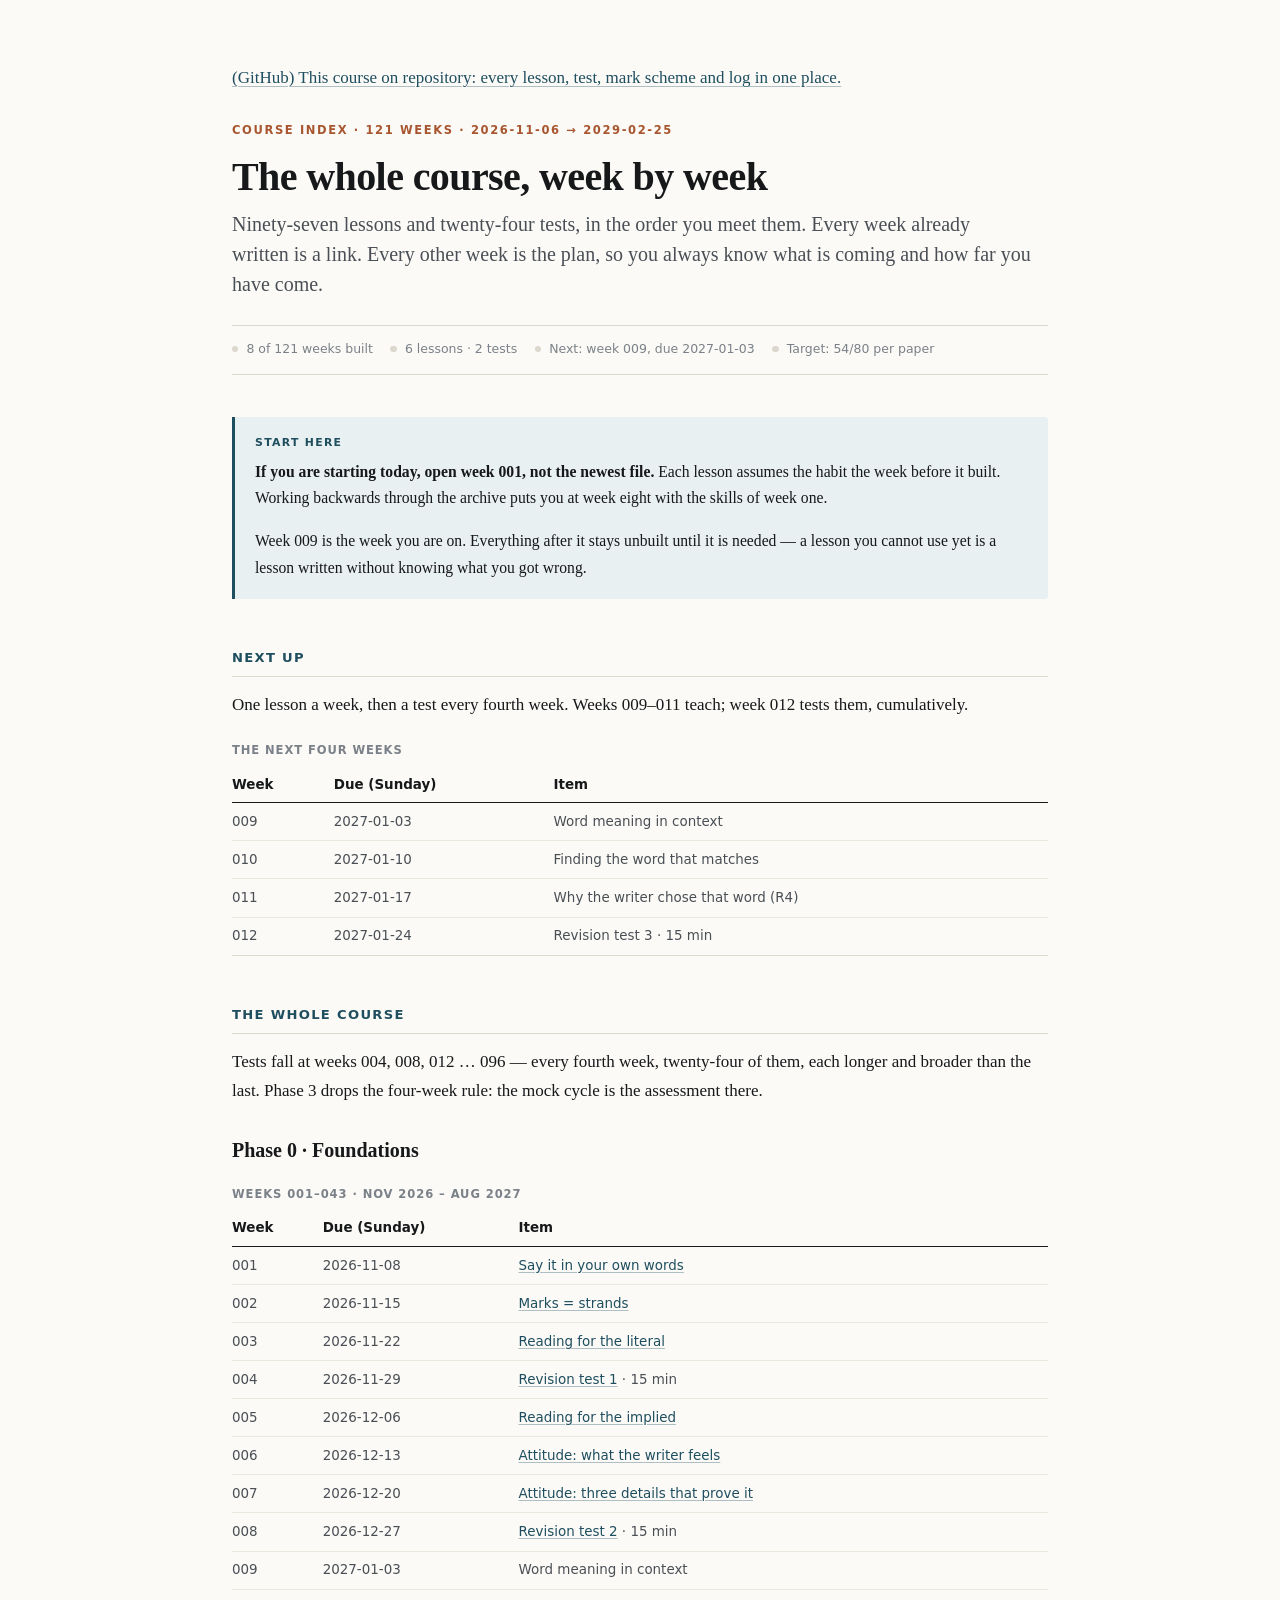
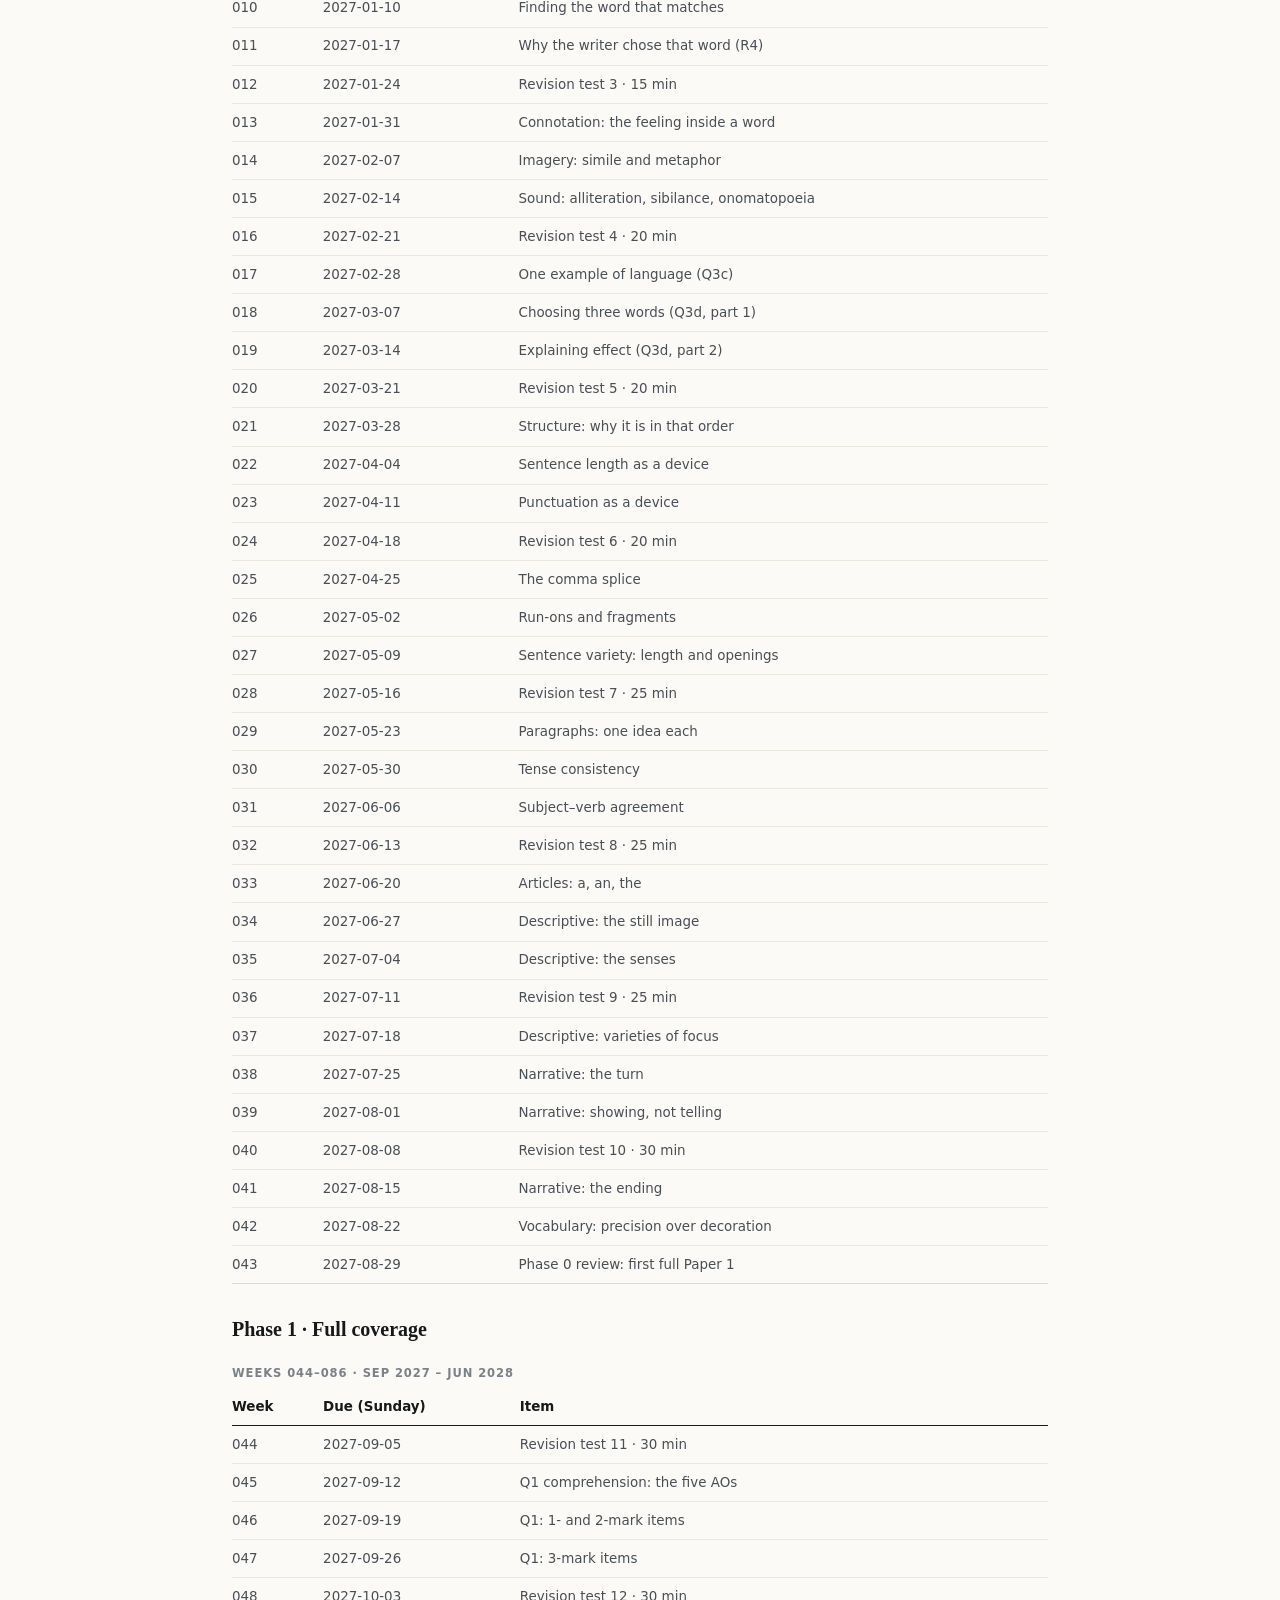
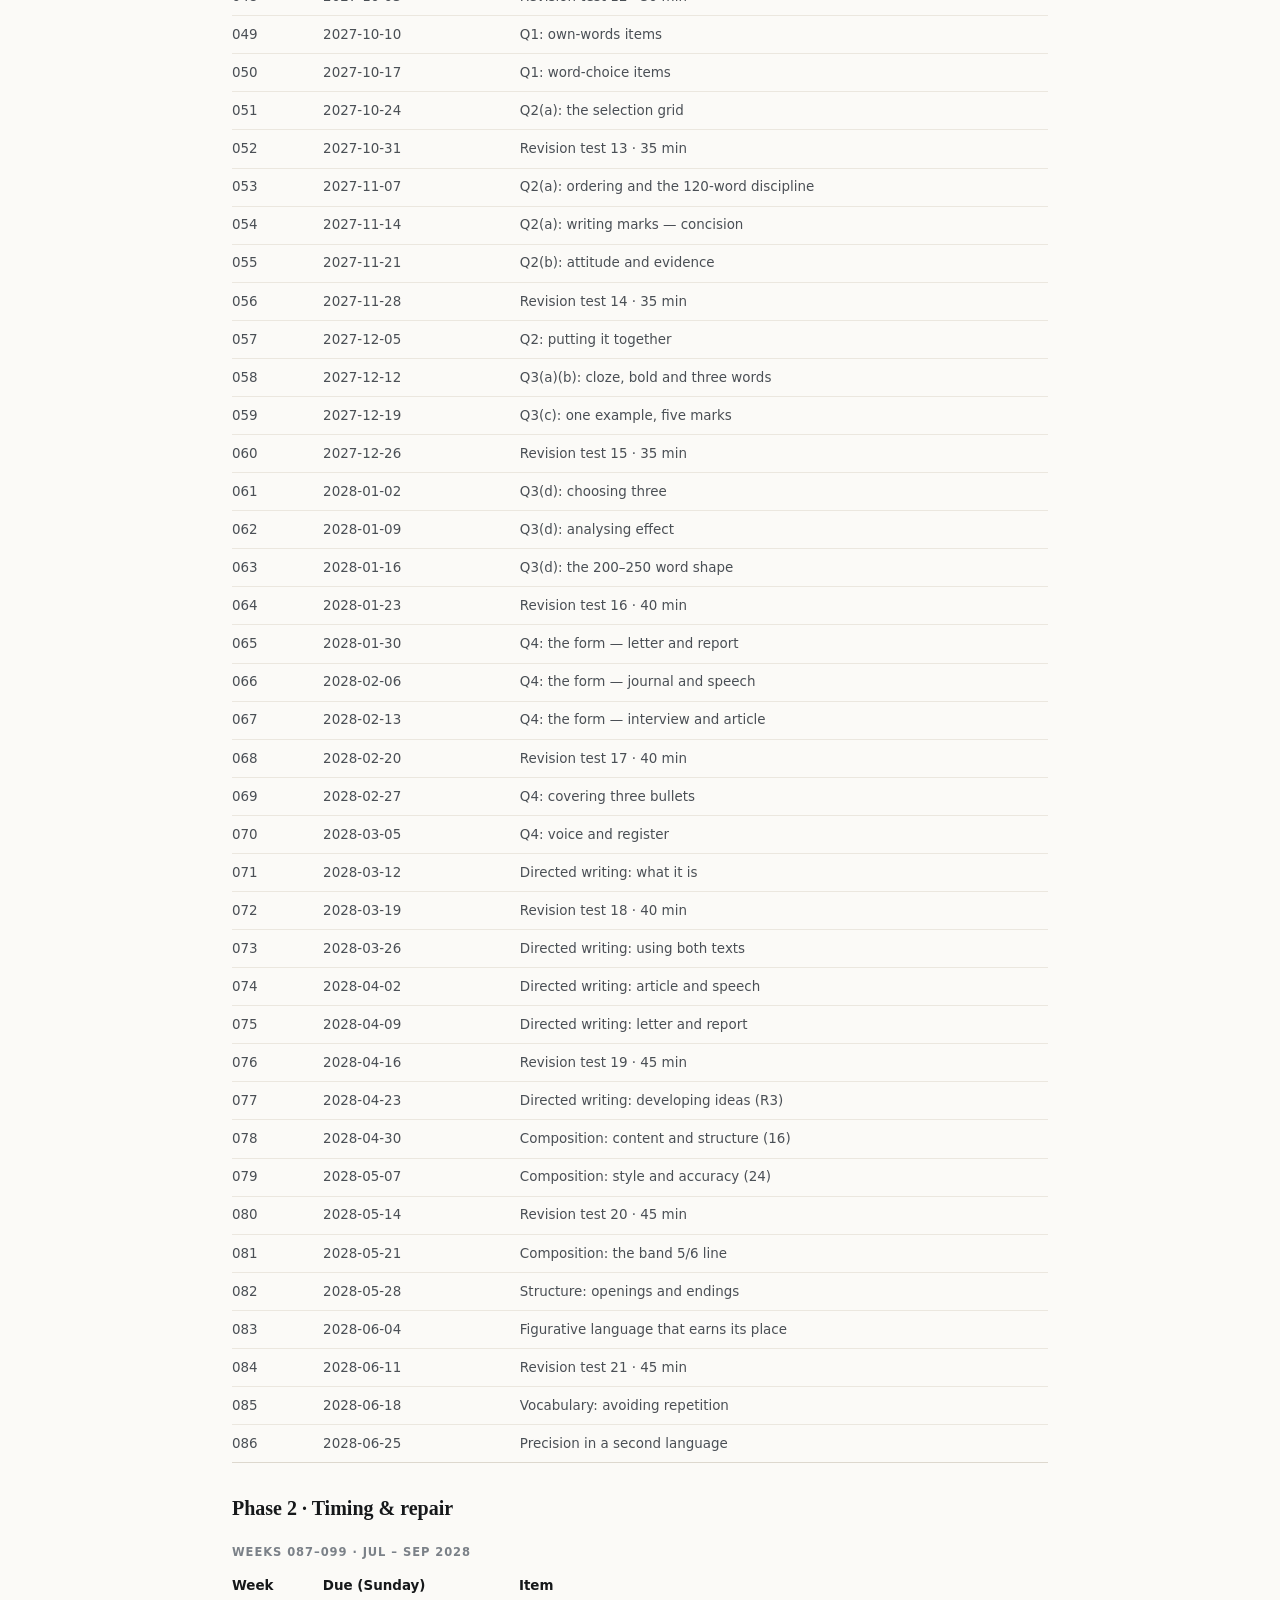
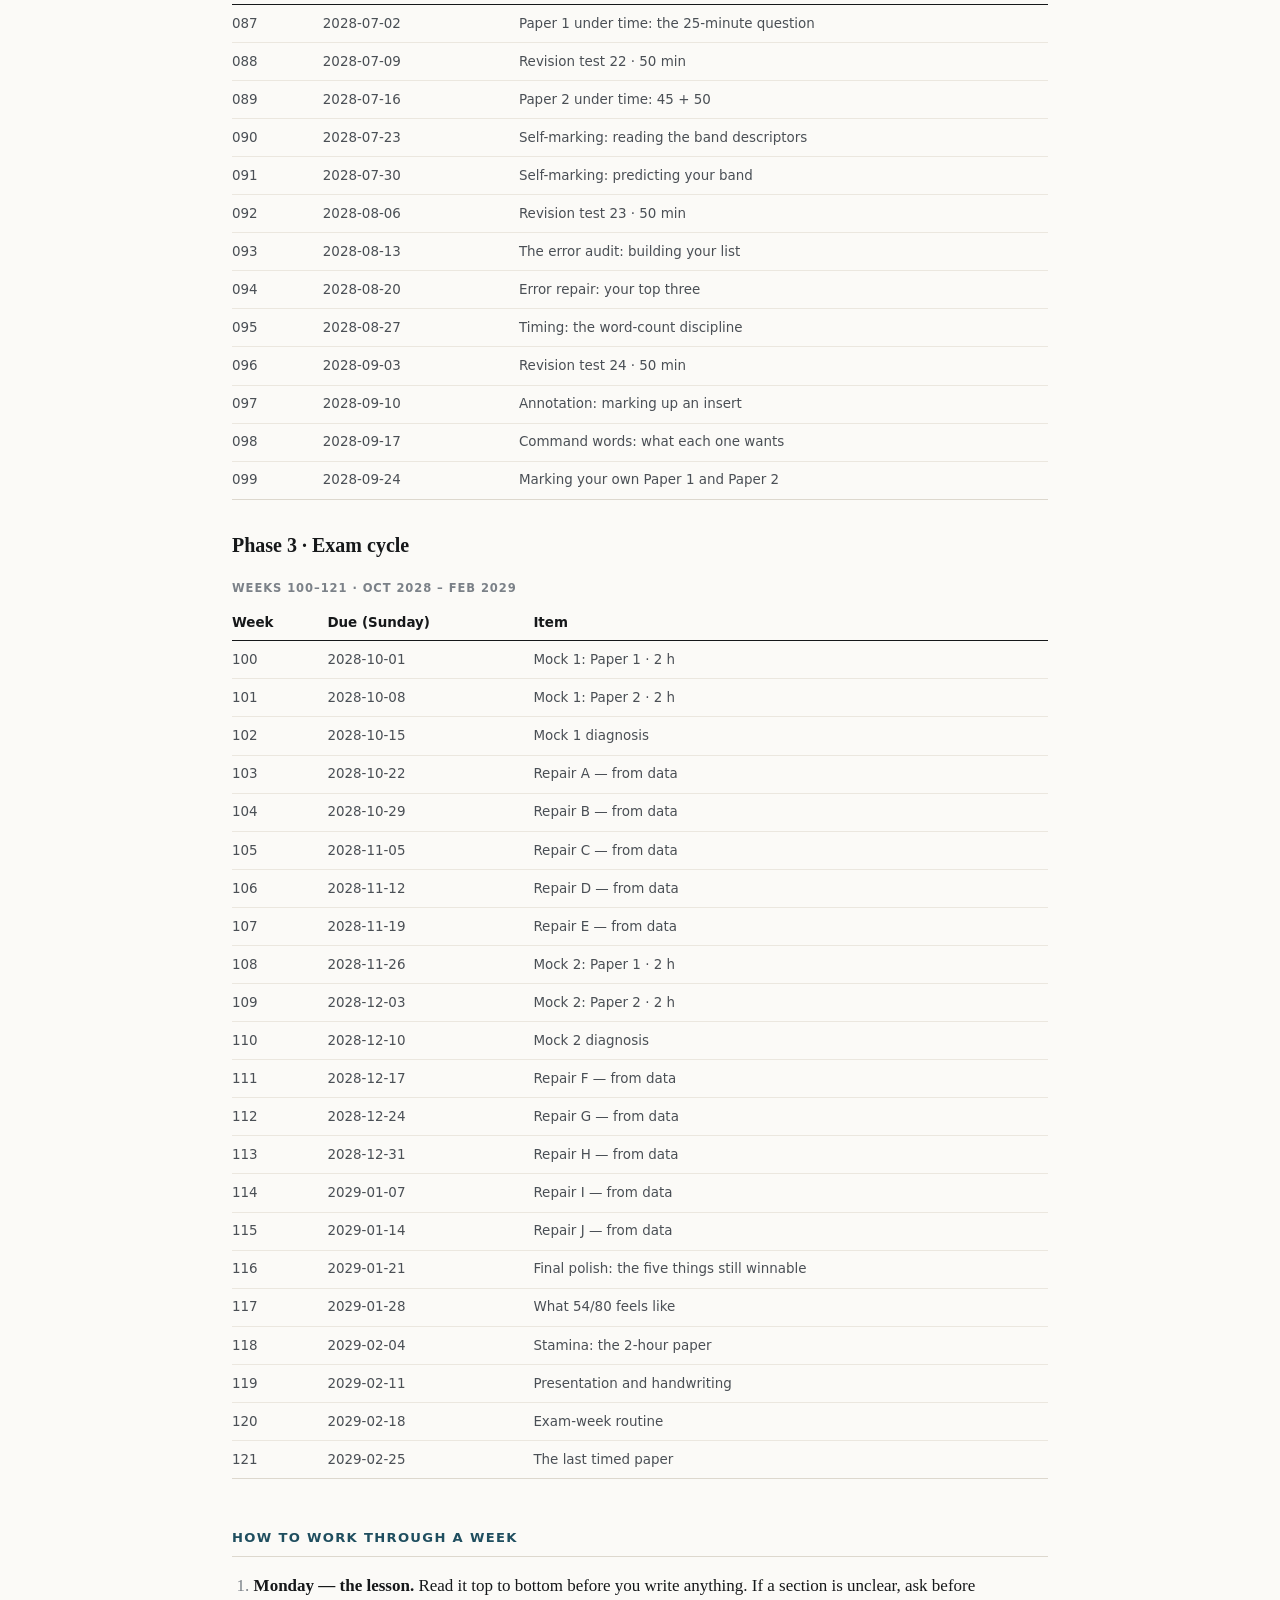
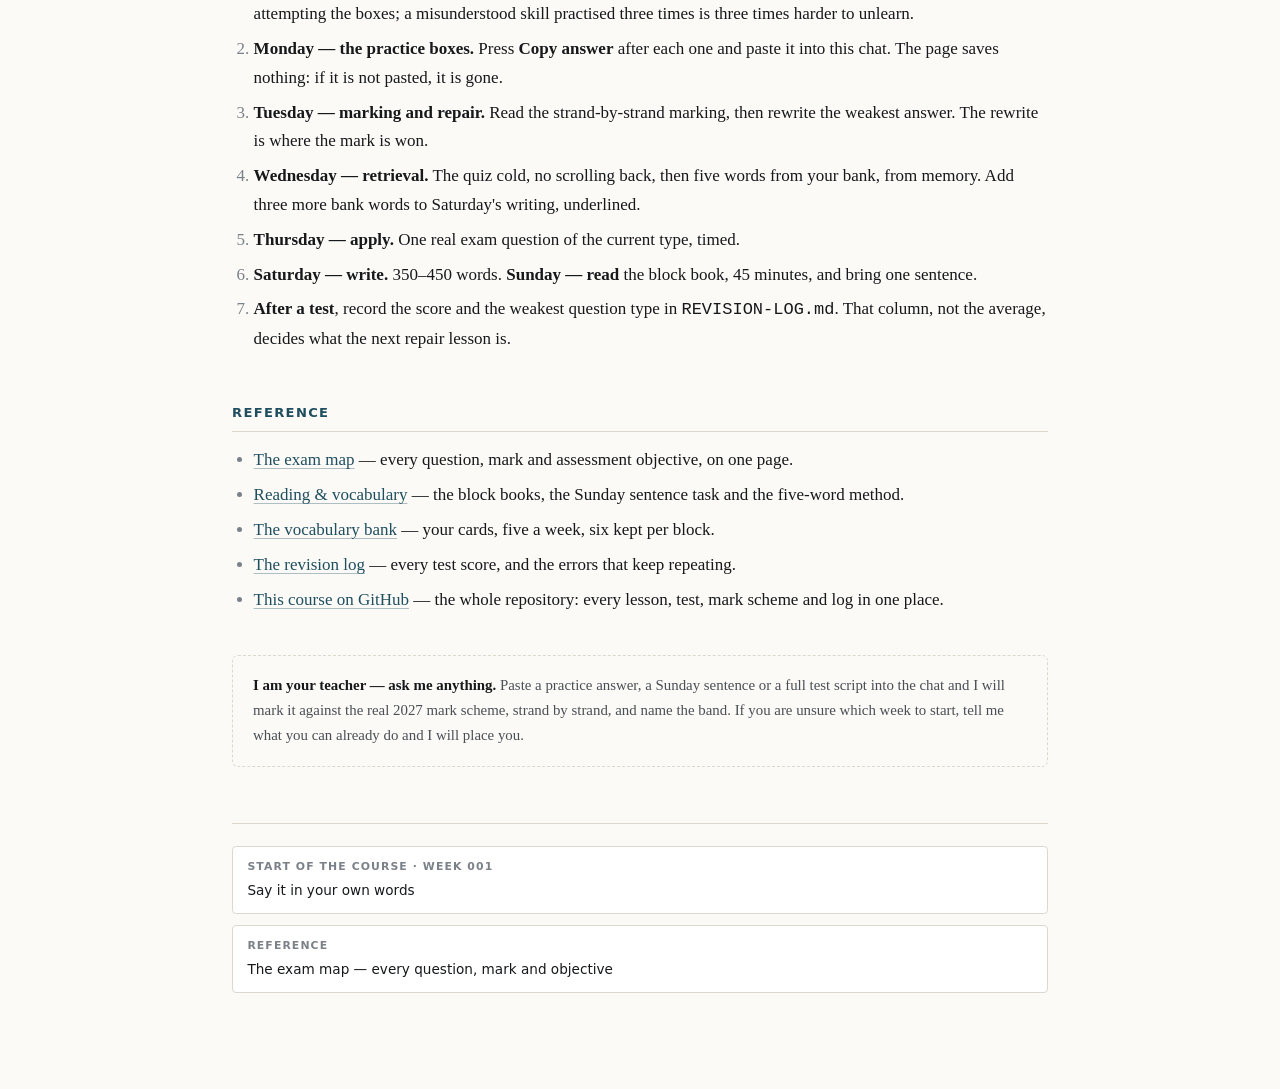
==== lessons/index.html @ b4cbebfb "Build course index and prepare workspace for handoff - lessons/index.html: every week 001-121 from R" ====
<!DOCTYPE html>
<html lang="en">
<head>
<meta charset="utf-8">
<meta name="viewport" content="width=device-width, initial-scale=1">
<title>Course index — every week of 0500</title>
<link rel="stylesheet" href="../assets/course.css">
</head>
<body>
<main class="page page--wide">
  <a href="https://github.com/gcgc1/2026-11-10_Riley_IGCSE_English_preparation" target="_blank">(GitHub) This course on repository: every lesson, test, mark scheme and log in one place.</a><br><br>
  <p class="eyebrow">Course index · 121 weeks · 2026-11-06 → 2029-02-25</p>
  <h1>The whole course, week by week</h1>
  <p class="lede">Ninety-seven lessons and twenty-four tests, in the order you meet them. Every week already written is a link. Every other week is the plan, so you always know what is coming and how far you have come.</p>

  <div class="meta">
    <span>8 of 121 weeks built</span>
    <span>6 lessons · 2 tests</span>
    <span>Next: week 009, due 2027-01-03</span>
    <span>Target: 54/80 per paper</span>
  </div>

  <div class="callout">
    <span class="callout__label">Start here</span>
    <p><strong>If you are starting today, open week 001, not the newest file.</strong> Each lesson assumes the habit the week before it built. Working backwards through the archive puts you at week eight with the skills of week one.</p>
    <p>Week 009 is the week you are on. Everything after it stays unbuilt until it is needed — a lesson you cannot use yet is a lesson written without knowing what you got wrong.</p>
  </div>

  <h2>Next up</h2>

  <p>One lesson a week, then a test every fourth week. Weeks 009–011 teach; week 012 tests them, cumulatively.</p>

  <div class="table-wrap">
  <table>
    <caption>The next four weeks</caption>
    <thead><tr><th>Week</th><th>Due (Sunday)</th><th>Item</th></tr></thead>
    <tbody>
      <tr><td class="num">009</td><td class="num">2027-01-03</td><td>Word meaning in context</td></tr>
      <tr><td class="num">010</td><td class="num">2027-01-10</td><td>Finding the word that matches</td></tr>
      <tr><td class="num">011</td><td class="num">2027-01-17</td><td>Why the writer chose that word (R4)</td></tr>
      <tr><td class="num">012</td><td class="num">2027-01-24</td><td>Revision test 3 · <span class="num">15 min</span></td></tr>
    </tbody>
  </table>
  </div>

  <h2>The whole course</h2>

  <p>Tests fall at weeks <span class="num">004, 008, 012 … 096</span> — every fourth week, twenty-four of them, each longer and broader than the last. Phase 3 drops the four-week rule: the mock cycle is the assessment there.</p>

  <h3>Phase 0 · Foundations</h3>

  <div class="table-wrap">
  <table>
    <caption>Weeks 001–043 · Nov 2026 – Aug 2027</caption>
    <thead><tr><th>Week</th><th>Due (Sunday)</th><th>Item</th></tr></thead>
    <tbody>
      <tr><td class="num">001</td><td class="num">2026-11-08</td><td><a href="001-121-2026-11-08.html">Say it in your own words</a></td></tr>
      <tr><td class="num">002</td><td class="num">2026-11-15</td><td><a href="002-121-2026-11-15.html">Marks = strands</a></td></tr>
      <tr><td class="num">003</td><td class="num">2026-11-22</td><td><a href="003-121-2026-11-22.html">Reading for the literal</a></td></tr>
      <tr><td class="num">004</td><td class="num">2026-11-29</td><td><a href="../tests/004-121-2026-11-29-test.html">Revision test 1</a> · <span class="num">15 min</span></td></tr>
      <tr><td class="num">005</td><td class="num">2026-12-06</td><td><a href="005-121-2026-12-06.html">Reading for the implied</a></td></tr>
      <tr><td class="num">006</td><td class="num">2026-12-13</td><td><a href="006-121-2026-12-13.html">Attitude: what the writer feels</a></td></tr>
      <tr><td class="num">007</td><td class="num">2026-12-20</td><td><a href="007-121-2026-12-20.html">Attitude: three details that prove it</a></td></tr>
      <tr><td class="num">008</td><td class="num">2026-12-27</td><td><a href="../tests/008-121-2026-12-27-test.html">Revision test 2</a> · <span class="num">15 min</span></td></tr>
      <tr><td class="num">009</td><td class="num">2027-01-03</td><td>Word meaning in context</td></tr>
      <tr><td class="num">010</td><td class="num">2027-01-10</td><td>Finding the word that matches</td></tr>
      <tr><td class="num">011</td><td class="num">2027-01-17</td><td>Why the writer chose that word (R4)</td></tr>
      <tr><td class="num">012</td><td class="num">2027-01-24</td><td>Revision test 3 · <span class="num">15 min</span></td></tr>
      <tr><td class="num">013</td><td class="num">2027-01-31</td><td>Connotation: the feeling inside a word</td></tr>
      <tr><td class="num">014</td><td class="num">2027-02-07</td><td>Imagery: simile and metaphor</td></tr>
      <tr><td class="num">015</td><td class="num">2027-02-14</td><td>Sound: alliteration, sibilance, onomatopoeia</td></tr>
      <tr><td class="num">016</td><td class="num">2027-02-21</td><td>Revision test 4 · <span class="num">20 min</span></td></tr>
      <tr><td class="num">017</td><td class="num">2027-02-28</td><td>One example of language (Q3c)</td></tr>
      <tr><td class="num">018</td><td class="num">2027-03-07</td><td>Choosing three words (Q3d, part 1)</td></tr>
      <tr><td class="num">019</td><td class="num">2027-03-14</td><td>Explaining effect (Q3d, part 2)</td></tr>
      <tr><td class="num">020</td><td class="num">2027-03-21</td><td>Revision test 5 · <span class="num">20 min</span></td></tr>
      <tr><td class="num">021</td><td class="num">2027-03-28</td><td>Structure: why it is in that order</td></tr>
      <tr><td class="num">022</td><td class="num">2027-04-04</td><td>Sentence length as a device</td></tr>
      <tr><td class="num">023</td><td class="num">2027-04-11</td><td>Punctuation as a device</td></tr>
      <tr><td class="num">024</td><td class="num">2027-04-18</td><td>Revision test 6 · <span class="num">20 min</span></td></tr>
      <tr><td class="num">025</td><td class="num">2027-04-25</td><td>The comma splice</td></tr>
      <tr><td class="num">026</td><td class="num">2027-05-02</td><td>Run-ons and fragments</td></tr>
      <tr><td class="num">027</td><td class="num">2027-05-09</td><td>Sentence variety: length and openings</td></tr>
      <tr><td class="num">028</td><td class="num">2027-05-16</td><td>Revision test 7 · <span class="num">25 min</span></td></tr>
      <tr><td class="num">029</td><td class="num">2027-05-23</td><td>Paragraphs: one idea each</td></tr>
      <tr><td class="num">030</td><td class="num">2027-05-30</td><td>Tense consistency</td></tr>
      <tr><td class="num">031</td><td class="num">2027-06-06</td><td>Subject–verb agreement</td></tr>
      <tr><td class="num">032</td><td class="num">2027-06-13</td><td>Revision test 8 · <span class="num">25 min</span></td></tr>
      <tr><td class="num">033</td><td class="num">2027-06-20</td><td>Articles: a, an, the</td></tr>
      <tr><td class="num">034</td><td class="num">2027-06-27</td><td>Descriptive: the still image</td></tr>
      <tr><td class="num">035</td><td class="num">2027-07-04</td><td>Descriptive: the senses</td></tr>
      <tr><td class="num">036</td><td class="num">2027-07-11</td><td>Revision test 9 · <span class="num">25 min</span></td></tr>
      <tr><td class="num">037</td><td class="num">2027-07-18</td><td>Descriptive: varieties of focus</td></tr>
      <tr><td class="num">038</td><td class="num">2027-07-25</td><td>Narrative: the turn</td></tr>
      <tr><td class="num">039</td><td class="num">2027-08-01</td><td>Narrative: showing, not telling</td></tr>
      <tr><td class="num">040</td><td class="num">2027-08-08</td><td>Revision test 10 · <span class="num">30 min</span></td></tr>
      <tr><td class="num">041</td><td class="num">2027-08-15</td><td>Narrative: the ending</td></tr>
      <tr><td class="num">042</td><td class="num">2027-08-22</td><td>Vocabulary: precision over decoration</td></tr>
      <tr><td class="num">043</td><td class="num">2027-08-29</td><td>Phase 0 review: first full Paper 1</td></tr>
    </tbody>
  </table>
  </div>

  <h3>Phase 1 · Full coverage</h3>

  <div class="table-wrap">
  <table>
    <caption>Weeks 044–086 · Sep 2027 – Jun 2028</caption>
    <thead><tr><th>Week</th><th>Due (Sunday)</th><th>Item</th></tr></thead>
    <tbody>
      <tr><td class="num">044</td><td class="num">2027-09-05</td><td>Revision test 11 · <span class="num">30 min</span></td></tr>
      <tr><td class="num">045</td><td class="num">2027-09-12</td><td>Q1 comprehension: the five AOs</td></tr>
      <tr><td class="num">046</td><td class="num">2027-09-19</td><td>Q1: 1- and 2-mark items</td></tr>
      <tr><td class="num">047</td><td class="num">2027-09-26</td><td>Q1: 3-mark items</td></tr>
      <tr><td class="num">048</td><td class="num">2027-10-03</td><td>Revision test 12 · <span class="num">30 min</span></td></tr>
      <tr><td class="num">049</td><td class="num">2027-10-10</td><td>Q1: own-words items</td></tr>
      <tr><td class="num">050</td><td class="num">2027-10-17</td><td>Q1: word-choice items</td></tr>
      <tr><td class="num">051</td><td class="num">2027-10-24</td><td>Q2(a): the selection grid</td></tr>
      <tr><td class="num">052</td><td class="num">2027-10-31</td><td>Revision test 13 · <span class="num">35 min</span></td></tr>
      <tr><td class="num">053</td><td class="num">2027-11-07</td><td>Q2(a): ordering and the 120-word discipline</td></tr>
      <tr><td class="num">054</td><td class="num">2027-11-14</td><td>Q2(a): writing marks — concision</td></tr>
      <tr><td class="num">055</td><td class="num">2027-11-21</td><td>Q2(b): attitude and evidence</td></tr>
      <tr><td class="num">056</td><td class="num">2027-11-28</td><td>Revision test 14 · <span class="num">35 min</span></td></tr>
      <tr><td class="num">057</td><td class="num">2027-12-05</td><td>Q2: putting it together</td></tr>
      <tr><td class="num">058</td><td class="num">2027-12-12</td><td>Q3(a)(b): cloze, bold and three words</td></tr>
      <tr><td class="num">059</td><td class="num">2027-12-19</td><td>Q3(c): one example, five marks</td></tr>
      <tr><td class="num">060</td><td class="num">2027-12-26</td><td>Revision test 15 · <span class="num">35 min</span></td></tr>
      <tr><td class="num">061</td><td class="num">2028-01-02</td><td>Q3(d): choosing three</td></tr>
      <tr><td class="num">062</td><td class="num">2028-01-09</td><td>Q3(d): analysing effect</td></tr>
      <tr><td class="num">063</td><td class="num">2028-01-16</td><td>Q3(d): the 200–250 word shape</td></tr>
      <tr><td class="num">064</td><td class="num">2028-01-23</td><td>Revision test 16 · <span class="num">40 min</span></td></tr>
      <tr><td class="num">065</td><td class="num">2028-01-30</td><td>Q4: the form — letter and report</td></tr>
      <tr><td class="num">066</td><td class="num">2028-02-06</td><td>Q4: the form — journal and speech</td></tr>
      <tr><td class="num">067</td><td class="num">2028-02-13</td><td>Q4: the form — interview and article</td></tr>
      <tr><td class="num">068</td><td class="num">2028-02-20</td><td>Revision test 17 · <span class="num">40 min</span></td></tr>
      <tr><td class="num">069</td><td class="num">2028-02-27</td><td>Q4: covering three bullets</td></tr>
      <tr><td class="num">070</td><td class="num">2028-03-05</td><td>Q4: voice and register</td></tr>
      <tr><td class="num">071</td><td class="num">2028-03-12</td><td>Directed writing: what it is</td></tr>
      <tr><td class="num">072</td><td class="num">2028-03-19</td><td>Revision test 18 · <span class="num">40 min</span></td></tr>
      <tr><td class="num">073</td><td class="num">2028-03-26</td><td>Directed writing: using both texts</td></tr>
      <tr><td class="num">074</td><td class="num">2028-04-02</td><td>Directed writing: article and speech</td></tr>
      <tr><td class="num">075</td><td class="num">2028-04-09</td><td>Directed writing: letter and report</td></tr>
      <tr><td class="num">076</td><td class="num">2028-04-16</td><td>Revision test 19 · <span class="num">45 min</span></td></tr>
      <tr><td class="num">077</td><td class="num">2028-04-23</td><td>Directed writing: developing ideas (R3)</td></tr>
      <tr><td class="num">078</td><td class="num">2028-04-30</td><td>Composition: content and structure (16)</td></tr>
      <tr><td class="num">079</td><td class="num">2028-05-07</td><td>Composition: style and accuracy (24)</td></tr>
      <tr><td class="num">080</td><td class="num">2028-05-14</td><td>Revision test 20 · <span class="num">45 min</span></td></tr>
      <tr><td class="num">081</td><td class="num">2028-05-21</td><td>Composition: the band 5/6 line</td></tr>
      <tr><td class="num">082</td><td class="num">2028-05-28</td><td>Structure: openings and endings</td></tr>
      <tr><td class="num">083</td><td class="num">2028-06-04</td><td>Figurative language that earns its place</td></tr>
      <tr><td class="num">084</td><td class="num">2028-06-11</td><td>Revision test 21 · <span class="num">45 min</span></td></tr>
      <tr><td class="num">085</td><td class="num">2028-06-18</td><td>Vocabulary: avoiding repetition</td></tr>
      <tr><td class="num">086</td><td class="num">2028-06-25</td><td>Precision in a second language</td></tr>
    </tbody>
  </table>
  </div>

  <h3>Phase 2 · Timing &amp; repair</h3>

  <div class="table-wrap">
  <table>
    <caption>Weeks 087–099 · Jul – Sep 2028</caption>
    <thead><tr><th>Week</th><th>Due (Sunday)</th><th>Item</th></tr></thead>
    <tbody>
      <tr><td class="num">087</td><td class="num">2028-07-02</td><td>Paper 1 under time: the 25-minute question</td></tr>
      <tr><td class="num">088</td><td class="num">2028-07-09</td><td>Revision test 22 · <span class="num">50 min</span></td></tr>
      <tr><td class="num">089</td><td class="num">2028-07-16</td><td>Paper 2 under time: 45 + 50</td></tr>
      <tr><td class="num">090</td><td class="num">2028-07-23</td><td>Self-marking: reading the band descriptors</td></tr>
      <tr><td class="num">091</td><td class="num">2028-07-30</td><td>Self-marking: predicting your band</td></tr>
      <tr><td class="num">092</td><td class="num">2028-08-06</td><td>Revision test 23 · <span class="num">50 min</span></td></tr>
      <tr><td class="num">093</td><td class="num">2028-08-13</td><td>The error audit: building your list</td></tr>
      <tr><td class="num">094</td><td class="num">2028-08-20</td><td>Error repair: your top three</td></tr>
      <tr><td class="num">095</td><td class="num">2028-08-27</td><td>Timing: the word-count discipline</td></tr>
      <tr><td class="num">096</td><td class="num">2028-09-03</td><td>Revision test 24 · <span class="num">50 min</span></td></tr>
      <tr><td class="num">097</td><td class="num">2028-09-10</td><td>Annotation: marking up an insert</td></tr>
      <tr><td class="num">098</td><td class="num">2028-09-17</td><td>Command words: what each one wants</td></tr>
      <tr><td class="num">099</td><td class="num">2028-09-24</td><td>Marking your own Paper 1 and Paper 2</td></tr>
    </tbody>
  </table>
  </div>

  <h3>Phase 3 · Exam cycle</h3>

  <div class="table-wrap">
  <table>
    <caption>Weeks 100–121 · Oct 2028 – Feb 2029</caption>
    <thead><tr><th>Week</th><th>Due (Sunday)</th><th>Item</th></tr></thead>
    <tbody>
      <tr><td class="num">100</td><td class="num">2028-10-01</td><td>Mock 1: Paper 1 · <span class="num">2 h</span></td></tr>
      <tr><td class="num">101</td><td class="num">2028-10-08</td><td>Mock 1: Paper 2 · <span class="num">2 h</span></td></tr>
      <tr><td class="num">102</td><td class="num">2028-10-15</td><td>Mock 1 diagnosis</td></tr>
      <tr><td class="num">103</td><td class="num">2028-10-22</td><td>Repair A — from data</td></tr>
      <tr><td class="num">104</td><td class="num">2028-10-29</td><td>Repair B — from data</td></tr>
      <tr><td class="num">105</td><td class="num">2028-11-05</td><td>Repair C — from data</td></tr>
      <tr><td class="num">106</td><td class="num">2028-11-12</td><td>Repair D — from data</td></tr>
      <tr><td class="num">107</td><td class="num">2028-11-19</td><td>Repair E — from data</td></tr>
      <tr><td class="num">108</td><td class="num">2028-11-26</td><td>Mock 2: Paper 1 · <span class="num">2 h</span></td></tr>
      <tr><td class="num">109</td><td class="num">2028-12-03</td><td>Mock 2: Paper 2 · <span class="num">2 h</span></td></tr>
      <tr><td class="num">110</td><td class="num">2028-12-10</td><td>Mock 2 diagnosis</td></tr>
      <tr><td class="num">111</td><td class="num">2028-12-17</td><td>Repair F — from data</td></tr>
      <tr><td class="num">112</td><td class="num">2028-12-24</td><td>Repair G — from data</td></tr>
      <tr><td class="num">113</td><td class="num">2028-12-31</td><td>Repair H — from data</td></tr>
      <tr><td class="num">114</td><td class="num">2029-01-07</td><td>Repair I — from data</td></tr>
      <tr><td class="num">115</td><td class="num">2029-01-14</td><td>Repair J — from data</td></tr>
      <tr><td class="num">116</td><td class="num">2029-01-21</td><td>Final polish: the five things still winnable</td></tr>
      <tr><td class="num">117</td><td class="num">2029-01-28</td><td>What 54/80 feels like</td></tr>
      <tr><td class="num">118</td><td class="num">2029-02-04</td><td>Stamina: the 2-hour paper</td></tr>
      <tr><td class="num">119</td><td class="num">2029-02-11</td><td>Presentation and handwriting</td></tr>
      <tr><td class="num">120</td><td class="num">2029-02-18</td><td>Exam-week routine</td></tr>
      <tr><td class="num">121</td><td class="num">2029-02-25</td><td>The last timed paper</td></tr>
    </tbody>
  </table>
  </div>

  <h2>How to work through a week</h2>

  <ol>
    <li><strong>Monday — the lesson.</strong> Read it top to bottom before you write anything. If a section is unclear, ask before attempting the boxes; a misunderstood skill practised three times is three times harder to unlearn.</li>
    <li><strong>Monday — the practice boxes.</strong> Press <strong>Copy answer</strong> after each one and paste it into this chat. The page saves nothing: if it is not pasted, it is gone.</li>
    <li><strong>Tuesday — marking and repair.</strong> Read the strand-by-strand marking, then rewrite the weakest answer. The rewrite is where the mark is won.</li>
    <li><strong>Wednesday — retrieval.</strong> The quiz cold, no scrolling back, then five words from your bank, from memory. Add three more bank words to Saturday's writing, underlined.</li>
    <li><strong>Thursday — apply.</strong> One real exam question of the current type, timed.</li>
    <li><strong>Saturday — write.</strong> 350–450 words. <strong>Sunday — read</strong> the block book, 45 minutes, and bring one sentence.</li>
    <li><strong>After a test</strong>, record the score and the weakest question type in <code>REVISION-LOG.md</code>. That column, not the average, decides what the next repair lesson is.</li>
  </ol>

  <h2>Reference</h2>

  <ul>
    <li><a href="../reference/exam-map.html">The exam map</a> — every question, mark and assessment objective, on one page.</li>
    <li><a href="../reference/reading.html">Reading &amp; vocabulary</a> — the block books, the Sunday sentence task and the five-word method.</li>
    <li><a href="../vocabulary/bank.md">The vocabulary bank</a> — your cards, five a week, six kept per block.</li>
    <li><a href="../REVISION-LOG.md">The revision log</a> — every test score, and the errors that keep repeating.</li>
    <li><a href="https://github.com/gcgc1/2026-11-10_Riley_IGCSE_English_preparation">This course on GitHub</a> — the whole repository: every lesson, test, mark scheme and log in one place.</li>
  </ul>

  <div class="ask-teacher">
    <p><strong>I am your teacher — ask me anything.</strong> Paste a practice answer, a Sunday sentence or a full test script into the chat and I will mark it against the real 2027 mark scheme, strand by strand, and name the band. If you are unsure which week to start, tell me what you can already do and I will place you.</p>
  </div>

  <nav class="footer-nav no-print">
    <a href="001-121-2026-11-08.html">
      <span class="dir">Start of the course · Week 001</span>
      Say it in your own words
    </a>
    <a href="../reference/exam-map.html">
      <span class="dir">Reference</span>
      The exam map — every question, mark and objective
    </a>
  </nav>

</main>
</body>
</html>
---- assets/course.css ----
/* ==========================================================================
   course.css — shared stylesheet for the 0500 teaching workspace
   Every lesson and reference document links this file.
   Design goals: Tufte-ish, generous measure, prints cleanly on A4.
   ========================================================================== */

:root {
  --paper:        #fbfaf7;
  --paper-raised: #ffffff;
  --ink:          #16181a;
  --ink-soft:     #4a4f55;
  --ink-faint:    #7b8188;
  --rule:         #ddd8ce;
  --rule-soft:    #ebe7df;

  --accent:       #1f4e5f;
  --accent-soft:  #e9f0f2;
  --warm:         #a8562f;
  --warm-soft:    #f8ede6;
  --ok:           #2f6b4f;
  --ok-soft:      #e8f2ec;
  --bad:          #8c3a3a;
  --bad-soft:     #f9eaea;

  --serif: "Iowan Old Style", "Palatino Linotype", Palatino, "Book Antiqua", Georgia, serif;
  --sans:  ui-sans-serif, system-ui, -apple-system, "Segoe UI", Roboto, "Helvetica Neue", sans-serif;
  --mono:  ui-monospace, "Cascadia Code", "SF Mono", Consolas, monospace;

  --measure: 44rem;
  --step-0: 1.0625rem;
  --step-1: 1.25rem;
  --step-2: 1.5rem;
  --step-3: 1.9rem;
  --step-4: 2.5rem;
}

*, *::before, *::after { box-sizing: border-box; }

html { -webkit-text-size-adjust: 100%; }

body {
  margin: 0;
  background: var(--paper);
  color: var(--ink);
  font-family: var(--serif);
  font-size: var(--step-0);
  line-height: 1.68;
  font-kerning: normal;
  font-variant-numeric: oldstyle-nums;
  text-rendering: optimizeLegibility;
}

/* ---------- layout ---------- */

.page {
  max-width: var(--measure);
  margin: 0 auto;
  padding: 4rem 1.5rem 6rem;
}

.page--wide { max-width: 54rem; }

/* ---------- masthead ---------- */

.eyebrow {
  font-family: var(--sans);
  font-size: 0.72rem;
  font-weight: 600;
  letter-spacing: 0.14em;
  text-transform: uppercase;
  color: var(--warm);
  margin: 0 0 0.9rem;
}

h1 {
  font-size: clamp(1.9rem, 5vw, var(--step-4));
  line-height: 1.12;
  font-weight: 600;
  letter-spacing: -0.015em;
  margin: 0 0 0.6rem;
  text-wrap: balance;
}

.lede {
  font-size: var(--step-1);
  line-height: 1.5;
  color: var(--ink-soft);
  margin: 0 0 1.6rem;
  text-wrap: pretty;
}

.meta {
  font-family: var(--sans);
  font-size: 0.78rem;
  color: var(--ink-faint);
  display: flex;
  flex-wrap: wrap;
  gap: 0.4rem 1.1rem;
  padding: 0.85rem 0;
  border-top: 1px solid var(--rule);
  border-bottom: 1px solid var(--rule);
  margin-bottom: 2.6rem;
}

.meta span::before {
  content: "";
  display: inline-block;
  width: 0.4rem;
  height: 0.4rem;
  border-radius: 50%;
  background: var(--rule);
  margin-right: 0.5rem;
  vertical-align: 0.12em;
}

/* ---------- headings ---------- */

h2 {
  font-family: var(--sans);
  font-size: 0.82rem;
  font-weight: 700;
  letter-spacing: 0.1em;
  text-transform: uppercase;
  color: var(--accent);
  margin: 3rem 0 0.9rem;
  padding-bottom: 0.45rem;
  border-bottom: 1px solid var(--rule);
}

h3 {
  font-size: var(--step-1);
  font-weight: 600;
  line-height: 1.3;
  margin: 2rem 0 0.5rem;
}

h4 {
  font-family: var(--sans);
  font-size: 0.9rem;
  font-weight: 650;
  margin: 1.5rem 0 0.35rem;
}

p { margin: 0 0 1.05rem; }
p:last-child { margin-bottom: 0; }

a {
  color: var(--accent);
  text-decoration-thickness: 1px;
  text-underline-offset: 0.18em;
  text-decoration-color: color-mix(in srgb, var(--accent) 35%, transparent);
}
a:hover { text-decoration-color: var(--accent); }

strong { font-weight: 650; }
em { font-style: italic; }

ul, ol { margin: 0 0 1.1rem; padding-left: 1.35rem; }
li { margin-bottom: 0.4rem; }
li::marker { color: var(--ink-faint); }

hr {
  border: 0;
  border-top: 1px solid var(--rule);
  margin: 2.5rem 0;
}

/* ---------- callouts ---------- */

.callout {
  margin: 1.6rem 0;
  padding: 1.1rem 1.25rem;
  border-left: 3px solid var(--accent);
  background: var(--accent-soft);
  border-radius: 0 4px 4px 0;
  font-size: 0.98rem;
}
.callout > :last-child { margin-bottom: 0; }

.callout__label {
  display: block;
  font-family: var(--sans);
  font-size: 0.68rem;
  font-weight: 700;
  letter-spacing: 0.12em;
  text-transform: uppercase;
  color: var(--accent);
  margin-bottom: 0.4rem;
}

.callout--warn { border-left-color: var(--warm); background: var(--warm-soft); }
.callout--warn .callout__label { color: var(--warm); }

.callout--source { border-left-color: var(--rule); background: var(--paper-raised); }
.callout--source .callout__label { color: var(--ink-faint); }

/* ---------- quoted text from a paper ---------- */

.extract {
  font-family: var(--serif);
  font-size: 0.98rem;
  line-height: 1.6;
  background: var(--paper-raised);
  border: 1px solid var(--rule);
  border-radius: 4px;
  padding: 1.1rem 1.25rem;
  margin: 1.4rem 0;
  color: var(--ink-soft);
}
.extract p:last-child { margin-bottom: 0; }
.extract cite {
  display: block;
  font-family: var(--sans);
  font-size: 0.72rem;
  font-style: normal;
  color: var(--ink-faint);
  margin-top: 0.7rem;
}

mark {
  background: color-mix(in srgb, var(--warm) 18%, transparent);
  color: inherit;
  padding: 0.05em 0.2em;
  border-radius: 2px;
}

/* ---------- tables ---------- */

.table-wrap { overflow-x: auto; margin: 1.4rem 0; }

table {
  width: 100%;
  border-collapse: collapse;
  font-family: var(--sans);
  font-size: 0.84rem;
  line-height: 1.45;
}

caption {
  caption-side: top;
  text-align: left;
  font-family: var(--sans);
  font-size: 0.72rem;
  font-weight: 600;
  letter-spacing: 0.08em;
  text-transform: uppercase;
  color: var(--ink-faint);
  padding-bottom: 0.5rem;
}

th {
  text-align: left;
  font-weight: 650;
  color: var(--ink);
  border-bottom: 1.5px solid var(--ink);
  padding: 0.5rem 0.7rem 0.5rem 0;
  vertical-align: bottom;
}

td {
  border-bottom: 1px solid var(--rule-soft);
  padding: 0.55rem 0.7rem 0.55rem 0;
  vertical-align: top;
  color: var(--ink-soft);
}

td:first-child, th:first-child { padding-left: 0; }
tbody tr:last-child td { border-bottom: 1px solid var(--rule); }

.num { font-variant-numeric: tabular-nums; white-space: nowrap; }

/* band descriptor tables read better with a level column pinned */
.bands td:first-child { font-weight: 650; color: var(--ink); white-space: nowrap; }

/* ---------- quiz component (see assets/quiz.js) ---------- */

.quiz {
  margin: 1.8rem 0;
  padding: 1.3rem 1.35rem 1.1rem;
  background: var(--paper-raised);
  border: 1px solid var(--rule);
  border-radius: 6px;
}

.quiz__prompt {
  font-weight: 600;
  margin: 0 0 0.9rem;
  line-height: 1.45;
}

.quiz__prompt .quiz__num {
  font-family: var(--sans);
  font-size: 0.7rem;
  font-weight: 700;
  letter-spacing: 0.1em;
  color: var(--warm);
  display: block;
  margin-bottom: 0.3rem;
}

.quiz__options {
  display: grid;
  gap: 0.45rem;
  margin: 0;
  padding: 0;
  list-style: none;
}

.quiz__option {
  display: block;
  width: 100%;
  text-align: left;
  font-family: var(--serif);
  font-size: 0.97rem;
  line-height: 1.45;
  color: var(--ink);
  background: var(--paper);
  border: 1px solid var(--rule);
  border-radius: 4px;
  padding: 0.6rem 0.8rem;
  cursor: pointer;
  transition: border-color 120ms ease, background 120ms ease;
}

.quiz__option:hover:not(:disabled) { border-color: var(--accent); background: var(--accent-soft); }
.quiz__option:focus-visible { outline: 2px solid var(--accent); outline-offset: 2px; }
.quiz__option:disabled { cursor: default; }

.quiz__option.is-correct {
  border-color: var(--ok);
  background: var(--ok-soft);
  font-weight: 600;
}
.quiz__option.is-wrong {
  border-color: var(--bad);
  background: var(--bad-soft);
  text-decoration: line-through;
  text-decoration-color: color-mix(in srgb, var(--bad) 45%, transparent);
}
.quiz__option.is-muted { opacity: 0.55; }

.quiz__feedback {
  margin-top: 0.85rem;
  padding-top: 0.8rem;
  border-top: 1px dashed var(--rule);
  font-size: 0.92rem;
  line-height: 1.55;
  color: var(--ink-soft);
}
.quiz__feedback[hidden] { display: none; }
.quiz__feedback strong { color: var(--ink); }

.quiz__score {
  font-family: var(--sans);
  font-size: 0.75rem;
  letter-spacing: 0.06em;
  text-transform: uppercase;
  color: var(--ink-faint);
  margin-top: 0.9rem;
}

/* ---------- practice / writing box ---------- */

.practice {
  margin: 1.8rem 0;
  padding: 1.3rem 1.35rem;
  background: var(--paper-raised);
  border: 1px solid var(--rule);
  border-radius: 6px;
}

.practice__prompt { margin: 0 0 0.3rem; font-weight: 600; }
.practice__hint {
  font-family: var(--sans);
  font-size: 0.8rem;
  color: var(--ink-faint);
  margin: 0 0 0.8rem;
}

.practice textarea {
  width: 100%;
  min-height: 5.5rem;
  resize: vertical;
  font-family: var(--serif);
  font-size: 0.97rem;
  line-height: 1.55;
  color: var(--ink);
  background: var(--paper);
  border: 1px solid var(--rule);
  border-radius: 4px;
  padding: 0.7rem 0.8rem;
}
.practice textarea:focus {
  outline: 2px solid var(--accent);
  outline-offset: 1px;
  border-color: var(--accent);
}

.practice__bar {
  display: flex;
  align-items: center;
  gap: 0.6rem;
  margin-top: 0.6rem;
  flex-wrap: wrap;
}

.practice__bar .wordcount { margin-right: auto; }

.wordcount {
  font-family: var(--sans);
  font-size: 0.78rem;
  color: var(--ink-faint);
  font-variant-numeric: tabular-nums;
}
.wordcount.is-over { color: var(--bad); font-weight: 600; }

.btn {
  font-family: var(--sans);
  font-size: 0.8rem;
  font-weight: 600;
  letter-spacing: 0.02em;
  color: var(--paper-raised);
  background: var(--accent);
  border: 1px solid var(--accent);
  border-radius: 4px;
  padding: 0.45rem 0.9rem;
  cursor: pointer;
}
.btn:hover { background: color-mix(in srgb, var(--accent) 85%, black); }
.btn:focus-visible { outline: 2px solid var(--accent); outline-offset: 2px; }
.btn--ghost {
  background: transparent;
  color: var(--accent);
}
.btn--ghost:hover { background: var(--accent-soft); }

.model {
  margin-top: 0.9rem;
  padding: 0.9rem 1rem;
  background: var(--ok-soft);
  border-left: 3px solid var(--ok);
  border-radius: 0 4px 4px 0;
  font-size: 0.93rem;
  line-height: 1.55;
}
.model[hidden] { display: none; }
.model__label {
  display: block;
  font-family: var(--sans);
  font-size: 0.66rem;
  font-weight: 700;
  letter-spacing: 0.12em;
  text-transform: uppercase;
  color: var(--ok);
  margin-bottom: 0.35rem;
}

/* ---------- footer nav ---------- */

.footer-nav {
  margin-top: 3.5rem;
  padding-top: 1.4rem;
  border-top: 1px solid var(--rule);
  display: grid;
  gap: 0.7rem;
  font-family: var(--sans);
  font-size: 0.85rem;
}

.footer-nav a {
  display: block;
  padding: 0.7rem 0.9rem;
  background: var(--paper-raised);
  border: 1px solid var(--rule);
  border-radius: 4px;
  text-decoration: none;
  color: var(--ink);
}
.footer-nav a:hover { border-color: var(--accent); background: var(--accent-soft); }
.footer-nav .dir {
  display: block;
  font-size: 0.68rem;
  font-weight: 700;
  letter-spacing: 0.1em;
  text-transform: uppercase;
  color: var(--ink-faint);
  margin-bottom: 0.15rem;
}

.ask-teacher {
  margin-top: 2.5rem;
  padding: 1.1rem 1.25rem;
  border: 1px dashed var(--rule);
  border-radius: 6px;
  font-size: 0.93rem;
  color: var(--ink-soft);
  background: transparent;
}
.ask-teacher strong { color: var(--ink); }

/* ---------- small screens ---------- */

@media (max-width: 34rem) {
  .page { padding: 2.5rem 1.1rem 4rem; }
  body { font-size: 1rem; }
  .meta { font-size: 0.72rem; }
}

/* ---------- print ---------- */

@media print {
  :root {
    --paper: #fff;
    --paper-raised: #fff;
    --ink: #000;
    --ink-soft: #222;
    --ink-faint: #555;
    --rule: #bbb;
    --rule-soft: #ddd;
    --accent: #000;
    --accent-soft: #f2f2f2;
    --warm: #000;
    --warm-soft: #f2f2f2;
  }
  body { font-size: 10.5pt; line-height: 1.5; }
  .page { max-width: none; padding: 0; }
  .no-print { display: none !important; }
  a { color: #000; text-decoration: none; }
  a[href^="http"]::after {
    content: " (" attr(href) ")";
    font-family: var(--sans);
    font-size: 7.5pt;
    color: #555;
    word-break: break-all;
  }
  h2 { break-after: avoid; }
  .quiz, .practice, .callout, table, .extract { break-inside: avoid; }
  .quiz__option { border: 1px solid #999; }
}
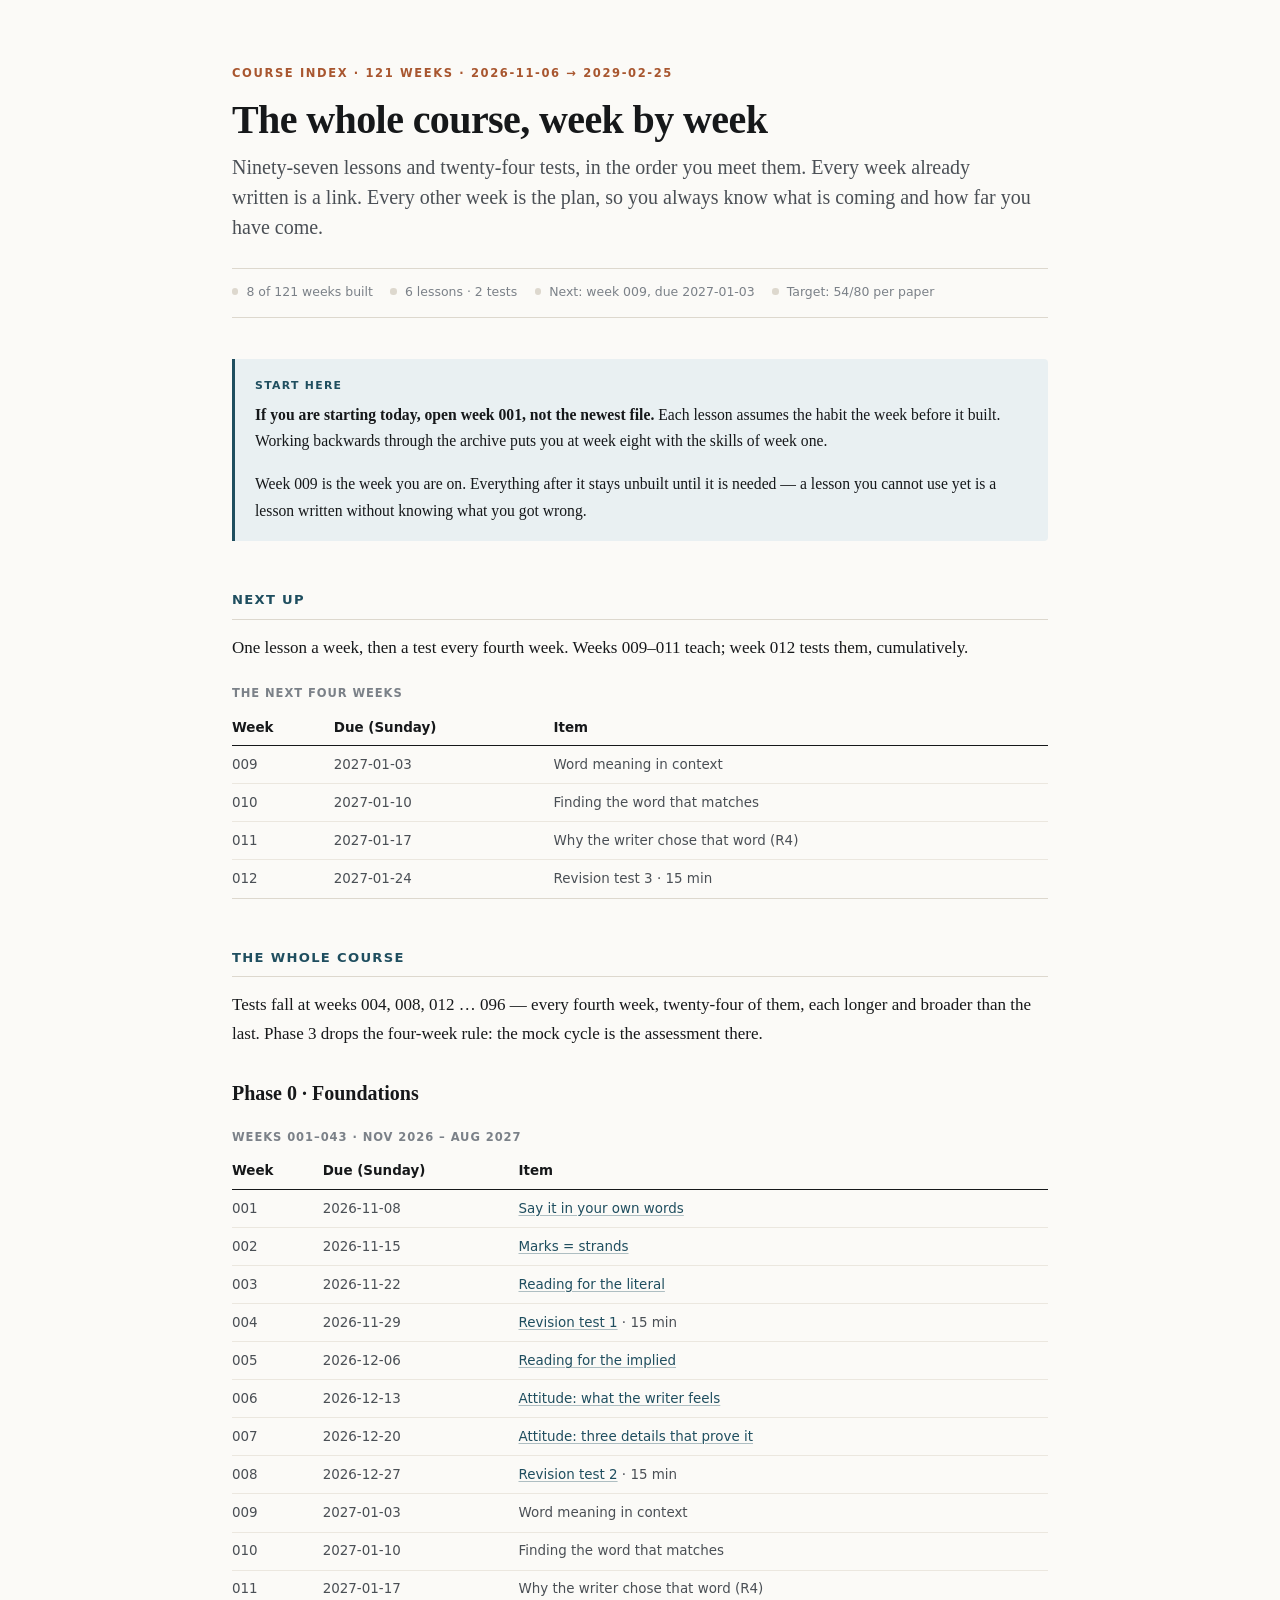
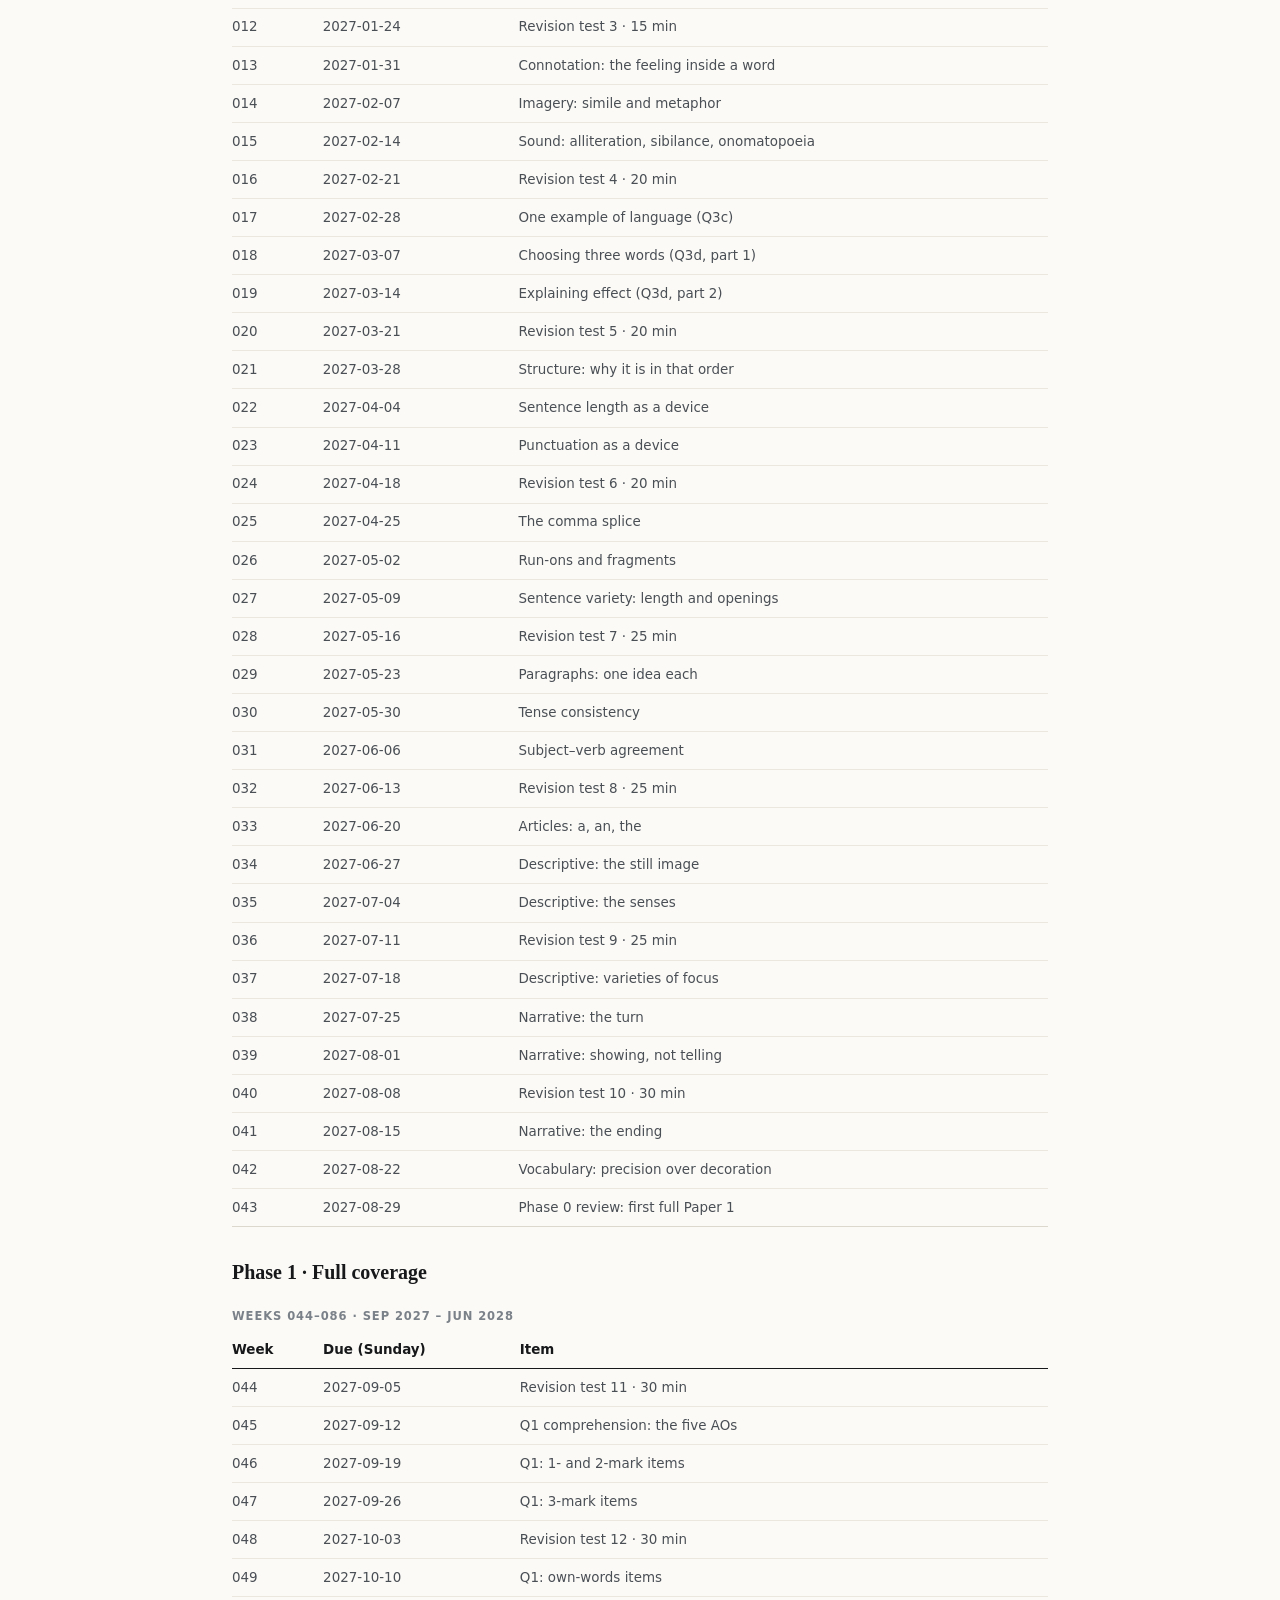
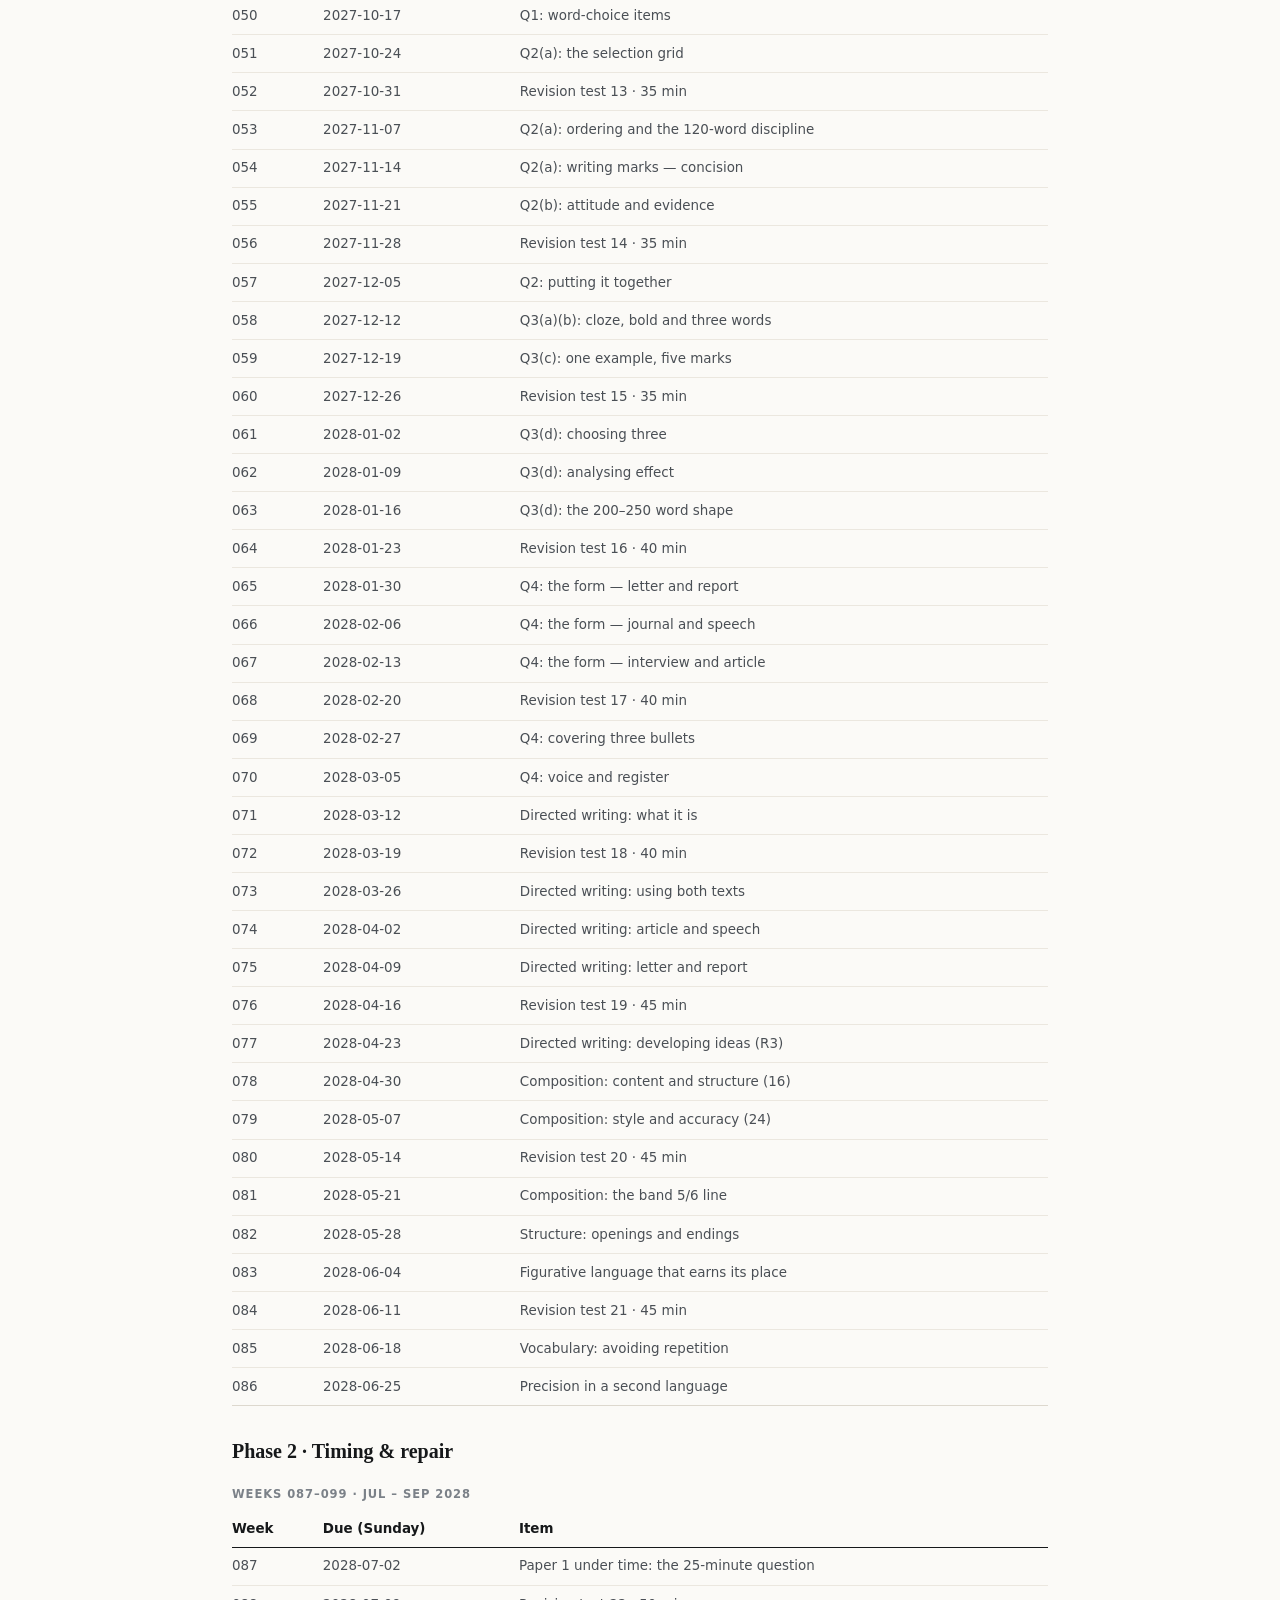
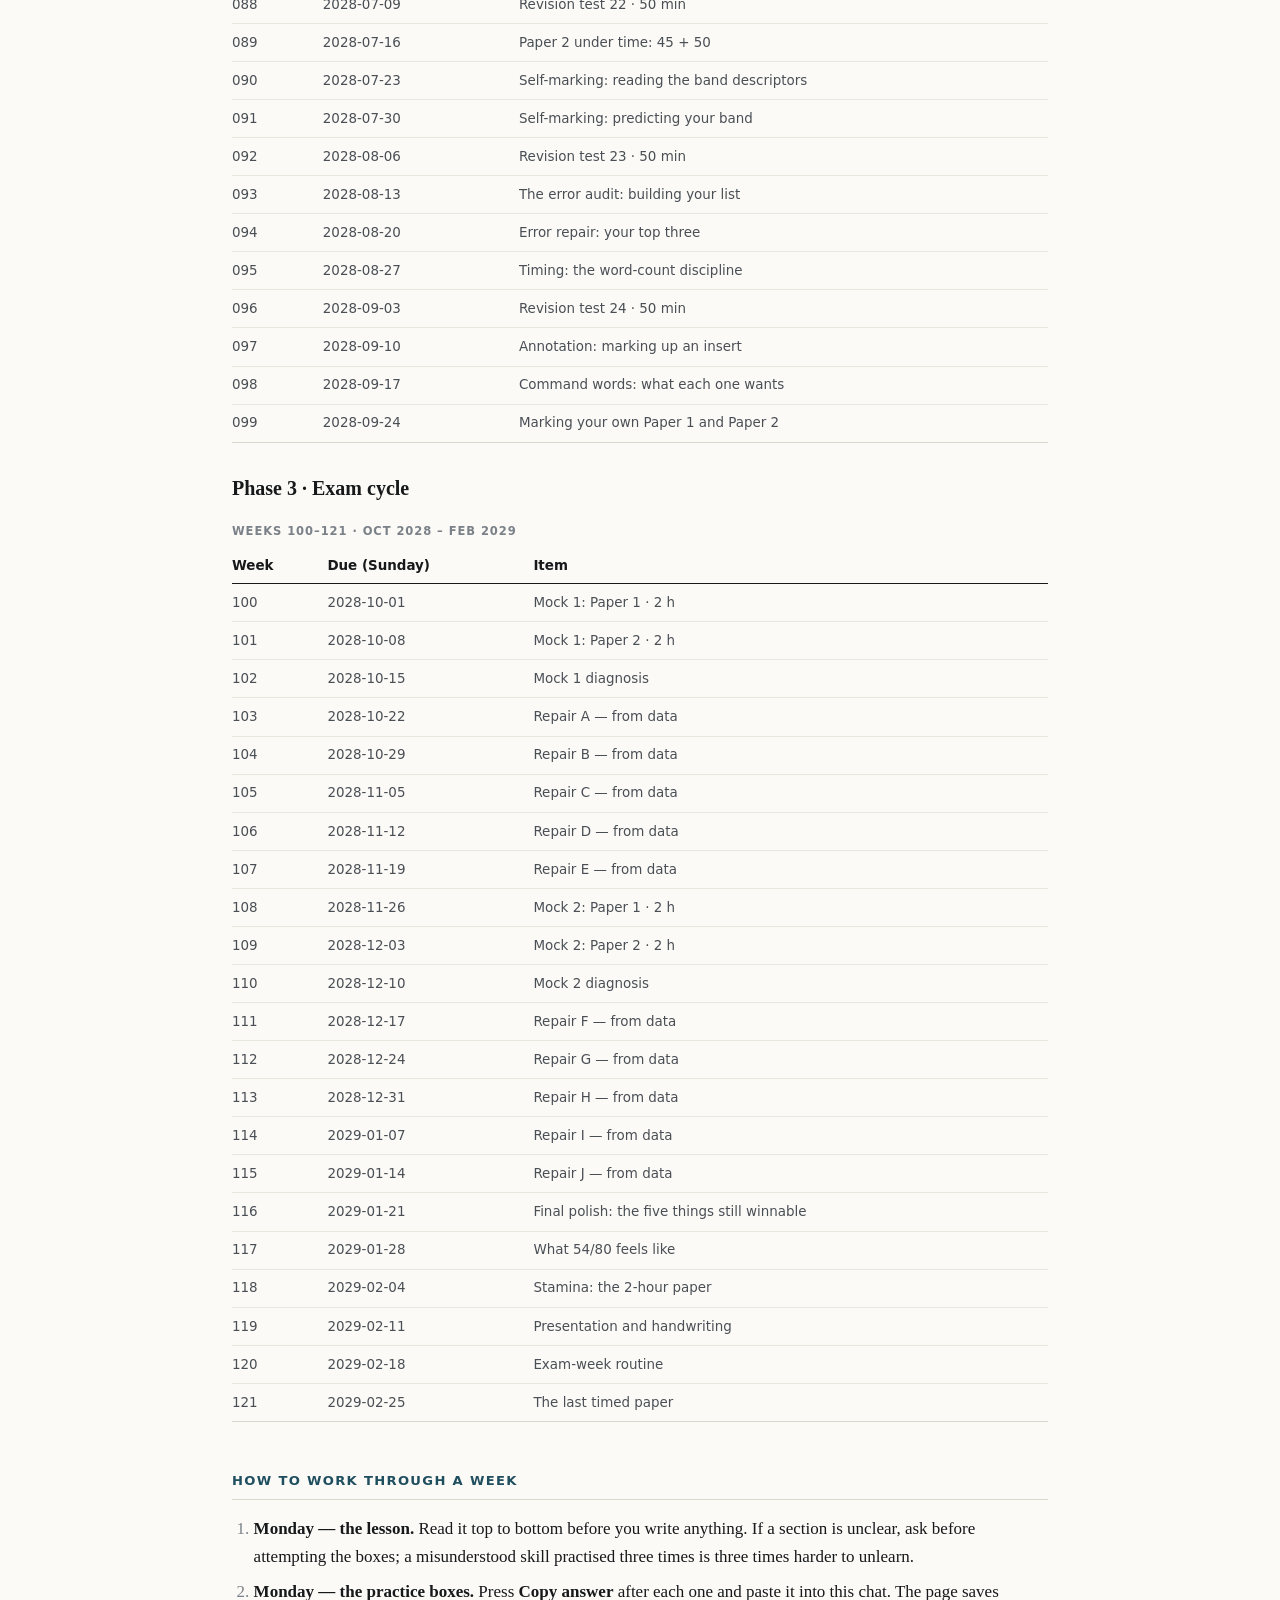
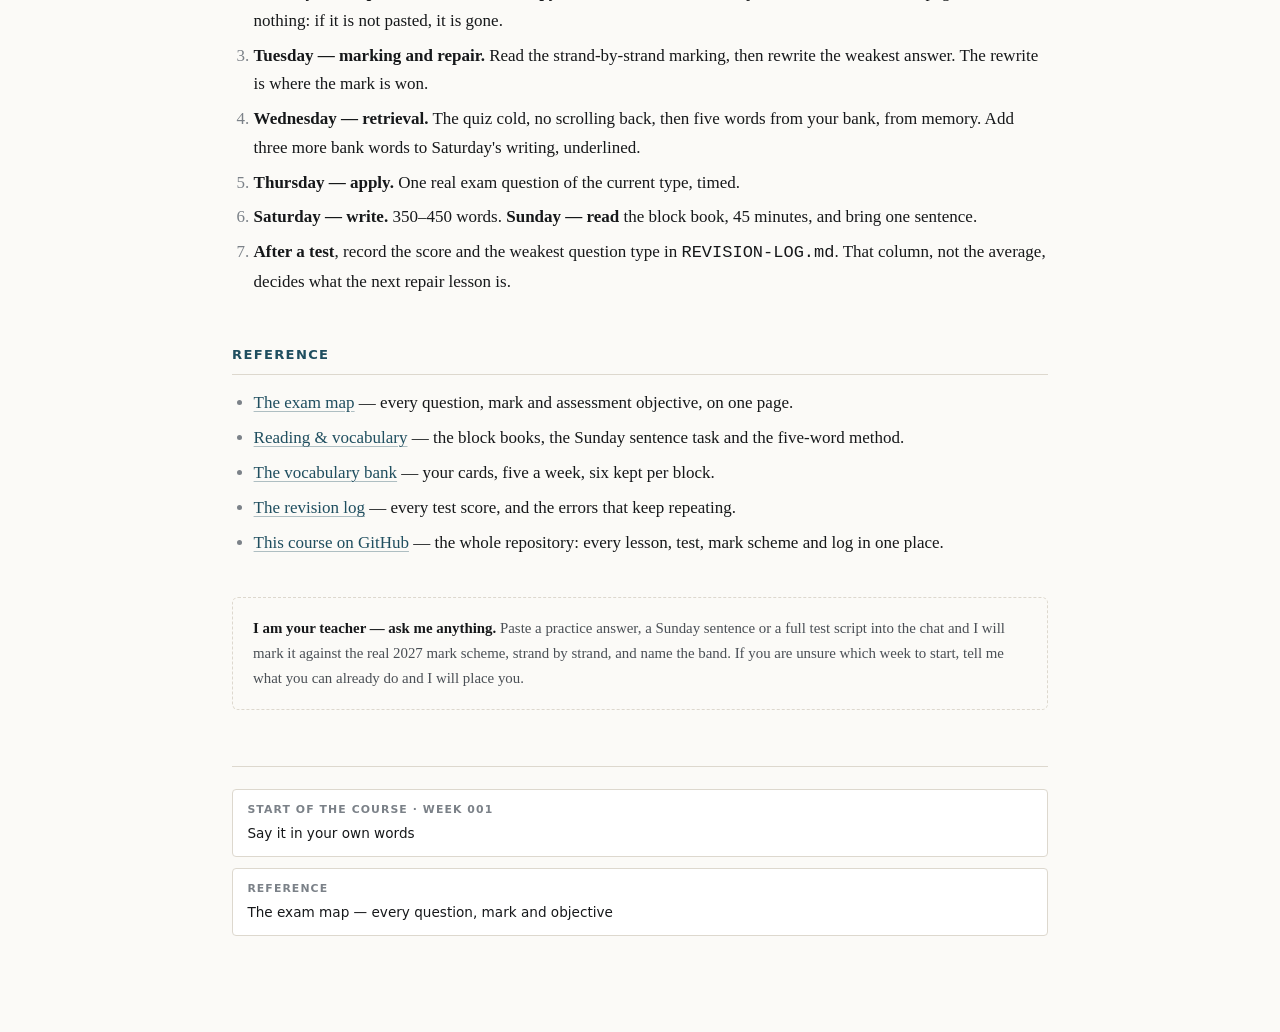
==== commit 121a8e7b: "Add the index generator; keep one GitHub link on the page - tools/build-lesson-index.py: generates l" ====
--- a/lessons/index.html
+++ b/lessons/index.html
@@ -8,7 +8,7 @@
 </head>
 <body>
 <main class="page page--wide">
-  <a href="https://github.com/gcgc1/2026-11-10_Riley_IGCSE_English_preparation" target="_blank">(GitHub) This course on repository: every lesson, test, mark scheme and log in one place.</a><br><br>
+
   <p class="eyebrow">Course index · 121 weeks · 2026-11-06 → 2029-02-25</p>
   <h1>The whole course, week by week</h1>
   <p class="lede">Ninety-seven lessons and twenty-four tests, in the order you meet them. Every week already written is a link. Every other week is the plan, so you always know what is coming and how far you have come.</p>
